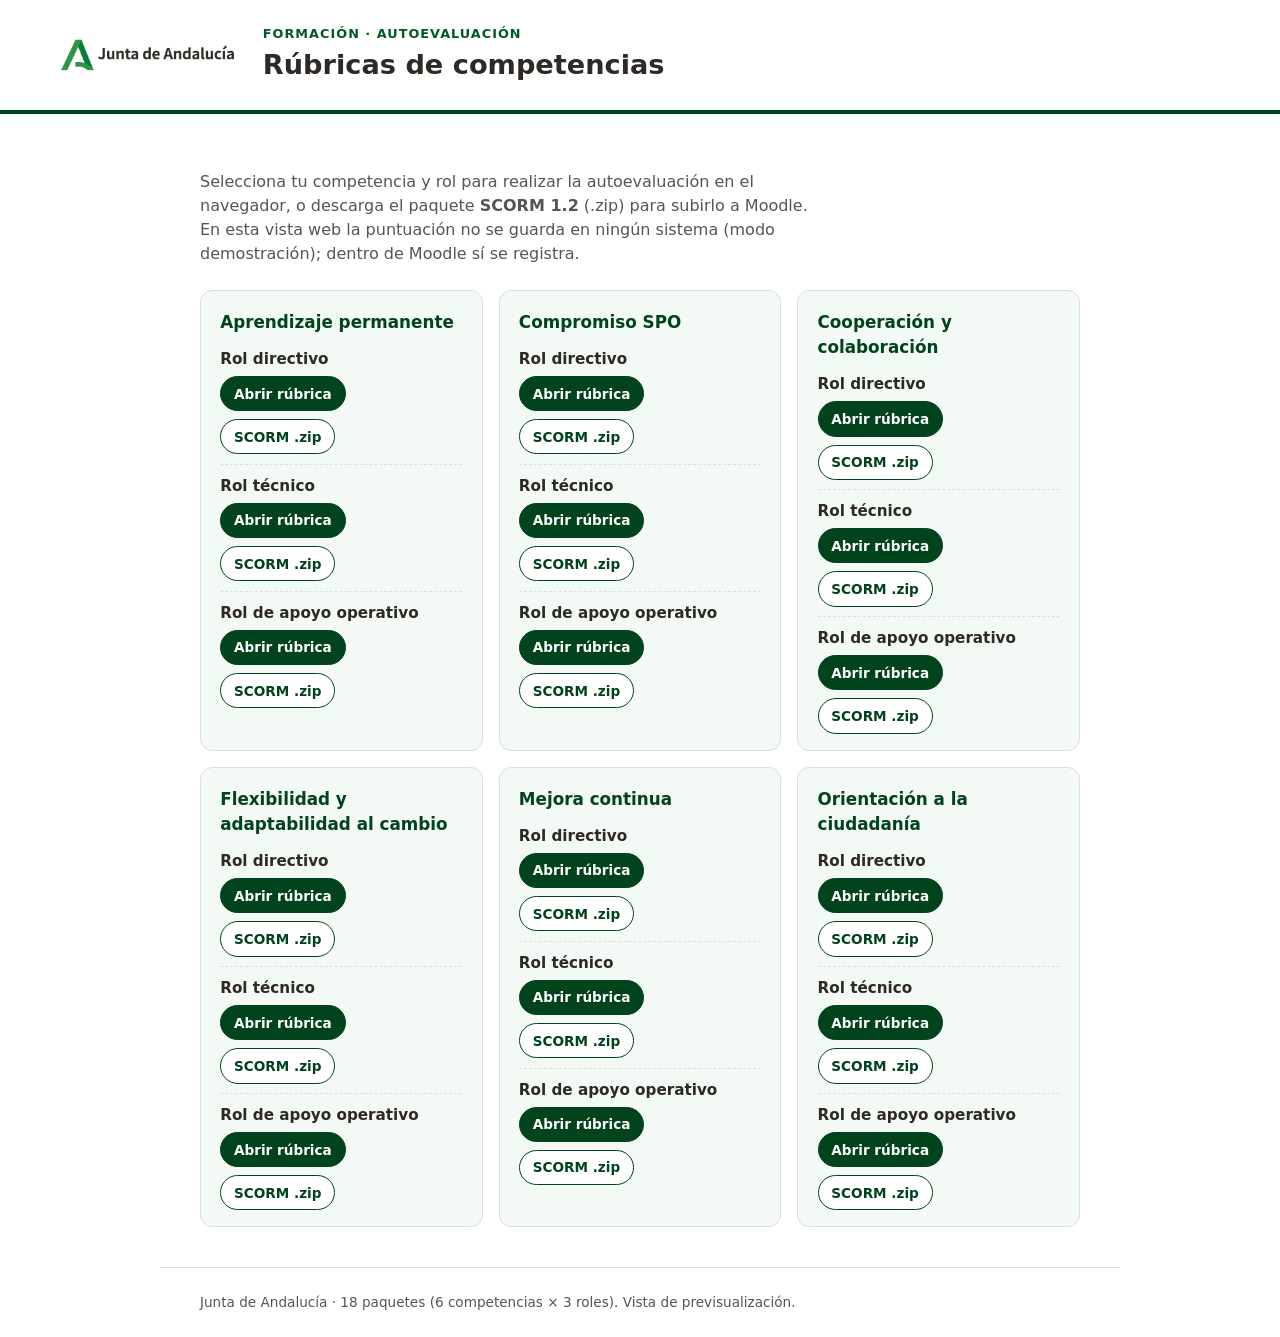
==== index.html @ 02ff3397 "Publicar rúbricas SCORM en GitHub Pages" ====
<!doctype html>
<html lang="es">
<head>
<meta charset="utf-8"/>
<meta name="viewport" content="width=device-width, initial-scale=1"/>
<title>Rúbricas de autoevaluación de competencias · Junta de Andalucía</title>
<style>
  :root{--verde:#00431c;--verde2:#005a25;--tinta:#2e2925;--suave:#f3f9f4;--borde:#dcdddf;--gris:#555559}
  *{box-sizing:border-box}
  body{margin:0;font-family:system-ui,-apple-system,"Segoe UI",Roboto,Arial,sans-serif;color:var(--tinta);background:#fff;line-height:1.5}
  header{display:flex;align-items:center;gap:1rem;padding:1.5rem clamp(1rem,4vw,3rem);border-bottom:4px solid var(--verde)}
  header img{height:56px;width:auto}
  header .h{display:flex;flex-direction:column}
  header .kicker{margin:0;font-size:.8rem;letter-spacing:.08em;text-transform:uppercase;color:var(--verde2);font-weight:600}
  header h1{margin:.1rem 0 0;font-size:clamp(1.2rem,3vw,1.7rem)}
  main{max-width:960px;margin:0 auto;padding:clamp(1rem,4vw,2.5rem)}
  .intro{color:var(--gris);max-width:60ch}
  .grid{display:grid;gap:1rem;grid-template-columns:repeat(auto-fill,minmax(280px,1fr));margin-top:1.5rem}
  .card{border:1px solid var(--borde);border-radius:12px;padding:1rem 1.2rem;background:var(--suave)}
  .card h2{margin:.2rem 0 .8rem;font-size:1.05rem;color:var(--verde)}
  .roles{list-style:none;margin:0;padding:0;display:flex;flex-direction:column;gap:.6rem}
  .role{display:flex;flex-direction:column;gap:.35rem;padding-bottom:.6rem;border-bottom:1px dashed var(--borde)}
  .role:last-child{border-bottom:0;padding-bottom:0}
  .role-name{font-weight:600;font-size:.95rem}
  .role-links{display:flex;gap:.5rem;flex-wrap:wrap}
  .btn{display:inline-block;text-decoration:none;font-size:.85rem;font-weight:600;padding:.4rem .8rem;border-radius:999px;background:var(--verde);color:#fff;border:1px solid var(--verde)}
  .btn:hover{background:var(--verde2)}
  .btn-ghost{background:#fff;color:var(--verde);}
  .btn-ghost:hover{background:#eaf3ec}
  footer{max-width:960px;margin:0 auto;padding:1.5rem clamp(1rem,4vw,2.5rem);color:var(--gris);font-size:.85rem;border-top:1px solid var(--borde)}
</style>
</head>
<body>
<header>
  <img src="media/Logo-JuntaAndalucia.jpg" alt="Junta de Andalucía"/>
  <div class="h">
    <p class="kicker">Formación · Autoevaluación</p>
    <h1>Rúbricas de competencias</h1>
  </div>
</header>
<main>
  <p class="intro">Selecciona tu competencia y rol para realizar la autoevaluación en el navegador,
  o descarga el paquete <strong>SCORM 1.2</strong> (.zip) para subirlo a Moodle. En esta vista web la
  puntuación no se guarda en ningún sistema (modo demostración); dentro de Moodle sí se registra.</p>
  <div class="grid">
    <article class="card">
      <h2>Aprendizaje permanente</h2>
      <ul class="roles">
        <li class="role">
          <span class="role-name">Rol directivo</span>
          <span class="role-links">
            <a class="btn" href="Aprendizaje%20permanente_Rol%20directivo/index.html">Abrir rúbrica</a>
            <a class="btn btn-ghost" href="Aprendizaje%20permanente_Rol%20directivo.zip" download>SCORM .zip</a>
          </span>
        </li>
        <li class="role">
          <span class="role-name">Rol técnico</span>
          <span class="role-links">
            <a class="btn" href="Aprendizaje%20permanente_Rol%20t%C3%A9cnico/index.html">Abrir rúbrica</a>
            <a class="btn btn-ghost" href="Aprendizaje%20permanente_Rol%20t%C3%A9cnico.zip" download>SCORM .zip</a>
          </span>
        </li>
        <li class="role">
          <span class="role-name">Rol de apoyo operativo</span>
          <span class="role-links">
            <a class="btn" href="Aprendizaje%20permanente_Rol%20de%20apoyo%20operativo/index.html">Abrir rúbrica</a>
            <a class="btn btn-ghost" href="Aprendizaje%20permanente_Rol%20de%20apoyo%20operativo.zip" download>SCORM .zip</a>
          </span>
        </li>
      </ul>
    </article>
    <article class="card">
      <h2>Compromiso SPO</h2>
      <ul class="roles">
        <li class="role">
          <span class="role-name">Rol directivo</span>
          <span class="role-links">
            <a class="btn" href="Compromiso%20SPO_Rol%20directivo/index.html">Abrir rúbrica</a>
            <a class="btn btn-ghost" href="Compromiso%20SPO_Rol%20directivo.zip" download>SCORM .zip</a>
          </span>
        </li>
        <li class="role">
          <span class="role-name">Rol técnico</span>
          <span class="role-links">
            <a class="btn" href="Compromiso%20SPO_Rol%20t%C3%A9cnico/index.html">Abrir rúbrica</a>
            <a class="btn btn-ghost" href="Compromiso%20SPO_Rol%20t%C3%A9cnico.zip" download>SCORM .zip</a>
          </span>
        </li>
        <li class="role">
          <span class="role-name">Rol de apoyo operativo</span>
          <span class="role-links">
            <a class="btn" href="Compromiso%20SPO_Rol%20de%20apoyo%20operativo/index.html">Abrir rúbrica</a>
            <a class="btn btn-ghost" href="Compromiso%20SPO_Rol%20de%20apoyo%20operativo.zip" download>SCORM .zip</a>
          </span>
        </li>
      </ul>
    </article>
    <article class="card">
      <h2>Cooperación y colaboración</h2>
      <ul class="roles">
        <li class="role">
          <span class="role-name">Rol directivo</span>
          <span class="role-links">
            <a class="btn" href="Cooperaci%C3%B3n%20y%20colaboraci%C3%B3n_Rol%20directivo/index.html">Abrir rúbrica</a>
            <a class="btn btn-ghost" href="Cooperaci%C3%B3n%20y%20colaboraci%C3%B3n_Rol%20directivo.zip" download>SCORM .zip</a>
          </span>
        </li>
        <li class="role">
          <span class="role-name">Rol técnico</span>
          <span class="role-links">
            <a class="btn" href="Cooperaci%C3%B3n%20y%20colaboraci%C3%B3n_Rol%20t%C3%A9cnico/index.html">Abrir rúbrica</a>
            <a class="btn btn-ghost" href="Cooperaci%C3%B3n%20y%20colaboraci%C3%B3n_Rol%20t%C3%A9cnico.zip" download>SCORM .zip</a>
          </span>
        </li>
        <li class="role">
          <span class="role-name">Rol de apoyo operativo</span>
          <span class="role-links">
            <a class="btn" href="Cooperaci%C3%B3n%20y%20colaboraci%C3%B3n_Rol%20de%20apoyo%20operativo/index.html">Abrir rúbrica</a>
            <a class="btn btn-ghost" href="Cooperaci%C3%B3n%20y%20colaboraci%C3%B3n_Rol%20de%20apoyo%20operativo.zip" download>SCORM .zip</a>
          </span>
        </li>
      </ul>
    </article>
    <article class="card">
      <h2>Flexibilidad y adaptabilidad al cambio</h2>
      <ul class="roles">
        <li class="role">
          <span class="role-name">Rol directivo</span>
          <span class="role-links">
            <a class="btn" href="Flexibilidad%20y%20adaptabilidad%20al%20cambio_Rol%20directivo/index.html">Abrir rúbrica</a>
            <a class="btn btn-ghost" href="Flexibilidad%20y%20adaptabilidad%20al%20cambio_Rol%20directivo.zip" download>SCORM .zip</a>
          </span>
        </li>
        <li class="role">
          <span class="role-name">Rol técnico</span>
          <span class="role-links">
            <a class="btn" href="Flexibilidad%20y%20adaptabilidad%20al%20cambio_Rol%20t%C3%A9cnico/index.html">Abrir rúbrica</a>
            <a class="btn btn-ghost" href="Flexibilidad%20y%20adaptabilidad%20al%20cambio_Rol%20t%C3%A9cnico.zip" download>SCORM .zip</a>
          </span>
        </li>
        <li class="role">
          <span class="role-name">Rol de apoyo operativo</span>
          <span class="role-links">
            <a class="btn" href="Flexibilidad%20y%20adaptabilidad%20al%20cambio_Rol%20de%20apoyo%20operativo/index.html">Abrir rúbrica</a>
            <a class="btn btn-ghost" href="Flexibilidad%20y%20adaptabilidad%20al%20cambio_Rol%20de%20apoyo%20operativo.zip" download>SCORM .zip</a>
          </span>
        </li>
      </ul>
    </article>
    <article class="card">
      <h2>Mejora continua</h2>
      <ul class="roles">
        <li class="role">
          <span class="role-name">Rol directivo</span>
          <span class="role-links">
            <a class="btn" href="Mejora%20continua_Rol%20directivo/index.html">Abrir rúbrica</a>
            <a class="btn btn-ghost" href="Mejora%20continua_Rol%20directivo.zip" download>SCORM .zip</a>
          </span>
        </li>
        <li class="role">
          <span class="role-name">Rol técnico</span>
          <span class="role-links">
            <a class="btn" href="Mejora%20continua_Rol%20t%C3%A9cnico/index.html">Abrir rúbrica</a>
            <a class="btn btn-ghost" href="Mejora%20continua_Rol%20t%C3%A9cnico.zip" download>SCORM .zip</a>
          </span>
        </li>
        <li class="role">
          <span class="role-name">Rol de apoyo operativo</span>
          <span class="role-links">
            <a class="btn" href="Mejora%20continua_Rol%20de%20apoyo%20operativo/index.html">Abrir rúbrica</a>
            <a class="btn btn-ghost" href="Mejora%20continua_Rol%20de%20apoyo%20operativo.zip" download>SCORM .zip</a>
          </span>
        </li>
      </ul>
    </article>
    <article class="card">
      <h2>Orientación a la ciudadanía</h2>
      <ul class="roles">
        <li class="role">
          <span class="role-name">Rol directivo</span>
          <span class="role-links">
            <a class="btn" href="Orientaci%C3%B3n%20a%20la%20ciudadan%C3%ADa_Rol%20directivo/index.html">Abrir rúbrica</a>
            <a class="btn btn-ghost" href="Orientaci%C3%B3n%20a%20la%20ciudadan%C3%ADa_Rol%20directivo.zip" download>SCORM .zip</a>
          </span>
        </li>
        <li class="role">
          <span class="role-name">Rol técnico</span>
          <span class="role-links">
            <a class="btn" href="Orientaci%C3%B3n%20a%20la%20ciudadan%C3%ADa_Rol%20t%C3%A9cnico/index.html">Abrir rúbrica</a>
            <a class="btn btn-ghost" href="Orientaci%C3%B3n%20a%20la%20ciudadan%C3%ADa_Rol%20t%C3%A9cnico.zip" download>SCORM .zip</a>
          </span>
        </li>
        <li class="role">
          <span class="role-name">Rol de apoyo operativo</span>
          <span class="role-links">
            <a class="btn" href="Orientaci%C3%B3n%20a%20la%20ciudadan%C3%ADa_Rol%20de%20apoyo%20operativo/index.html">Abrir rúbrica</a>
            <a class="btn btn-ghost" href="Orientaci%C3%B3n%20a%20la%20ciudadan%C3%ADa_Rol%20de%20apoyo%20operativo.zip" download>SCORM .zip</a>
          </span>
        </li>
      </ul>
    </article>
  </div>
</main>
<footer>Junta de Andalucía · 18 paquetes (6 competencias × 3 roles). Vista de previsualización.</footer>
</body>
</html>
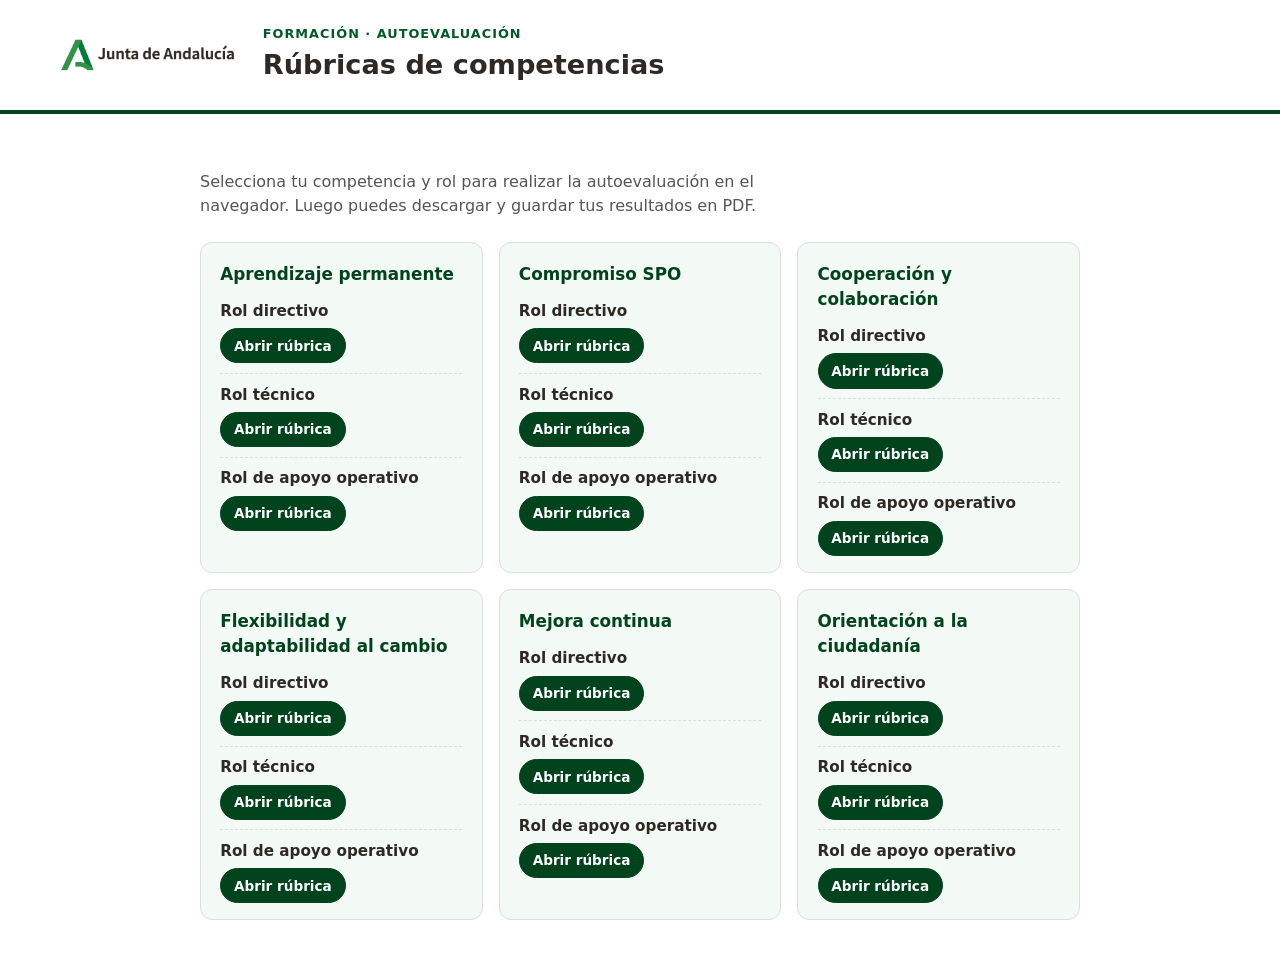
==== commit 417f7aa5: "Publicar rúbricas SCORM en GitHub Pages" ====
--- a/index.html
+++ b/index.html
@@ -39,9 +39,8 @@
   </div>
 </header>
 <main>
-  <p class="intro">Selecciona tu competencia y rol para realizar la autoevaluación en el navegador,
-  o descarga el paquete <strong>SCORM 1.2</strong> (.zip) para subirlo a Moodle. En esta vista web la
-  puntuación no se guarda en ningún sistema (modo demostración); dentro de Moodle sí se registra.</p>
+  <p class="intro">Selecciona tu competencia y rol para realizar la autoevaluación en el navegador.
+  Luego puedes descargar y guardar tus resultados en PDF.</p>
   <div class="grid">
     <article class="card">
       <h2>Aprendizaje permanente</h2>
@@ -50,21 +49,18 @@
           <span class="role-name">Rol directivo</span>
           <span class="role-links">
             <a class="btn" href="Aprendizaje%20permanente_Rol%20directivo/index.html">Abrir rúbrica</a>
-            <a class="btn btn-ghost" href="Aprendizaje%20permanente_Rol%20directivo.zip" download>SCORM .zip</a>
           </span>
         </li>
         <li class="role">
           <span class="role-name">Rol técnico</span>
           <span class="role-links">
             <a class="btn" href="Aprendizaje%20permanente_Rol%20t%C3%A9cnico/index.html">Abrir rúbrica</a>
-            <a class="btn btn-ghost" href="Aprendizaje%20permanente_Rol%20t%C3%A9cnico.zip" download>SCORM .zip</a>
           </span>
         </li>
         <li class="role">
           <span class="role-name">Rol de apoyo operativo</span>
           <span class="role-links">
             <a class="btn" href="Aprendizaje%20permanente_Rol%20de%20apoyo%20operativo/index.html">Abrir rúbrica</a>
-            <a class="btn btn-ghost" href="Aprendizaje%20permanente_Rol%20de%20apoyo%20operativo.zip" download>SCORM .zip</a>
           </span>
         </li>
       </ul>
@@ -76,21 +72,18 @@
           <span class="role-name">Rol directivo</span>
           <span class="role-links">
             <a class="btn" href="Compromiso%20SPO_Rol%20directivo/index.html">Abrir rúbrica</a>
-            <a class="btn btn-ghost" href="Compromiso%20SPO_Rol%20directivo.zip" download>SCORM .zip</a>
           </span>
         </li>
         <li class="role">
           <span class="role-name">Rol técnico</span>
           <span class="role-links">
             <a class="btn" href="Compromiso%20SPO_Rol%20t%C3%A9cnico/index.html">Abrir rúbrica</a>
-            <a class="btn btn-ghost" href="Compromiso%20SPO_Rol%20t%C3%A9cnico.zip" download>SCORM .zip</a>
           </span>
         </li>
         <li class="role">
           <span class="role-name">Rol de apoyo operativo</span>
           <span class="role-links">
             <a class="btn" href="Compromiso%20SPO_Rol%20de%20apoyo%20operativo/index.html">Abrir rúbrica</a>
-            <a class="btn btn-ghost" href="Compromiso%20SPO_Rol%20de%20apoyo%20operativo.zip" download>SCORM .zip</a>
           </span>
         </li>
       </ul>
@@ -102,21 +95,18 @@
           <span class="role-name">Rol directivo</span>
           <span class="role-links">
             <a class="btn" href="Cooperaci%C3%B3n%20y%20colaboraci%C3%B3n_Rol%20directivo/index.html">Abrir rúbrica</a>
-            <a class="btn btn-ghost" href="Cooperaci%C3%B3n%20y%20colaboraci%C3%B3n_Rol%20directivo.zip" download>SCORM .zip</a>
           </span>
         </li>
         <li class="role">
           <span class="role-name">Rol técnico</span>
           <span class="role-links">
             <a class="btn" href="Cooperaci%C3%B3n%20y%20colaboraci%C3%B3n_Rol%20t%C3%A9cnico/index.html">Abrir rúbrica</a>
-            <a class="btn btn-ghost" href="Cooperaci%C3%B3n%20y%20colaboraci%C3%B3n_Rol%20t%C3%A9cnico.zip" download>SCORM .zip</a>
           </span>
         </li>
         <li class="role">
           <span class="role-name">Rol de apoyo operativo</span>
           <span class="role-links">
             <a class="btn" href="Cooperaci%C3%B3n%20y%20colaboraci%C3%B3n_Rol%20de%20apoyo%20operativo/index.html">Abrir rúbrica</a>
-            <a class="btn btn-ghost" href="Cooperaci%C3%B3n%20y%20colaboraci%C3%B3n_Rol%20de%20apoyo%20operativo.zip" download>SCORM .zip</a>
           </span>
         </li>
       </ul>
@@ -128,21 +118,18 @@
           <span class="role-name">Rol directivo</span>
           <span class="role-links">
             <a class="btn" href="Flexibilidad%20y%20adaptabilidad%20al%20cambio_Rol%20directivo/index.html">Abrir rúbrica</a>
-            <a class="btn btn-ghost" href="Flexibilidad%20y%20adaptabilidad%20al%20cambio_Rol%20directivo.zip" download>SCORM .zip</a>
           </span>
         </li>
         <li class="role">
           <span class="role-name">Rol técnico</span>
           <span class="role-links">
             <a class="btn" href="Flexibilidad%20y%20adaptabilidad%20al%20cambio_Rol%20t%C3%A9cnico/index.html">Abrir rúbrica</a>
-            <a class="btn btn-ghost" href="Flexibilidad%20y%20adaptabilidad%20al%20cambio_Rol%20t%C3%A9cnico.zip" download>SCORM .zip</a>
           </span>
         </li>
         <li class="role">
           <span class="role-name">Rol de apoyo operativo</span>
           <span class="role-links">
             <a class="btn" href="Flexibilidad%20y%20adaptabilidad%20al%20cambio_Rol%20de%20apoyo%20operativo/index.html">Abrir rúbrica</a>
-            <a class="btn btn-ghost" href="Flexibilidad%20y%20adaptabilidad%20al%20cambio_Rol%20de%20apoyo%20operativo.zip" download>SCORM .zip</a>
           </span>
         </li>
       </ul>
@@ -154,21 +141,18 @@
           <span class="role-name">Rol directivo</span>
           <span class="role-links">
             <a class="btn" href="Mejora%20continua_Rol%20directivo/index.html">Abrir rúbrica</a>
-            <a class="btn btn-ghost" href="Mejora%20continua_Rol%20directivo.zip" download>SCORM .zip</a>
           </span>
         </li>
         <li class="role">
           <span class="role-name">Rol técnico</span>
           <span class="role-links">
             <a class="btn" href="Mejora%20continua_Rol%20t%C3%A9cnico/index.html">Abrir rúbrica</a>
-            <a class="btn btn-ghost" href="Mejora%20continua_Rol%20t%C3%A9cnico.zip" download>SCORM .zip</a>
           </span>
         </li>
         <li class="role">
           <span class="role-name">Rol de apoyo operativo</span>
           <span class="role-links">
             <a class="btn" href="Mejora%20continua_Rol%20de%20apoyo%20operativo/index.html">Abrir rúbrica</a>
-            <a class="btn btn-ghost" href="Mejora%20continua_Rol%20de%20apoyo%20operativo.zip" download>SCORM .zip</a>
           </span>
         </li>
       </ul>
@@ -180,27 +164,23 @@
           <span class="role-name">Rol directivo</span>
           <span class="role-links">
             <a class="btn" href="Orientaci%C3%B3n%20a%20la%20ciudadan%C3%ADa_Rol%20directivo/index.html">Abrir rúbrica</a>
-            <a class="btn btn-ghost" href="Orientaci%C3%B3n%20a%20la%20ciudadan%C3%ADa_Rol%20directivo.zip" download>SCORM .zip</a>
           </span>
         </li>
         <li class="role">
           <span class="role-name">Rol técnico</span>
           <span class="role-links">
             <a class="btn" href="Orientaci%C3%B3n%20a%20la%20ciudadan%C3%ADa_Rol%20t%C3%A9cnico/index.html">Abrir rúbrica</a>
-            <a class="btn btn-ghost" href="Orientaci%C3%B3n%20a%20la%20ciudadan%C3%ADa_Rol%20t%C3%A9cnico.zip" download>SCORM .zip</a>
           </span>
         </li>
         <li class="role">
           <span class="role-name">Rol de apoyo operativo</span>
           <span class="role-links">
             <a class="btn" href="Orientaci%C3%B3n%20a%20la%20ciudadan%C3%ADa_Rol%20de%20apoyo%20operativo/index.html">Abrir rúbrica</a>
-            <a class="btn btn-ghost" href="Orientaci%C3%B3n%20a%20la%20ciudadan%C3%ADa_Rol%20de%20apoyo%20operativo.zip" download>SCORM .zip</a>
           </span>
         </li>
       </ul>
     </article>
   </div>
 </main>
-<footer>Junta de Andalucía · 18 paquetes (6 competencias × 3 roles). Vista de previsualización.</footer>
 </body>
 </html>
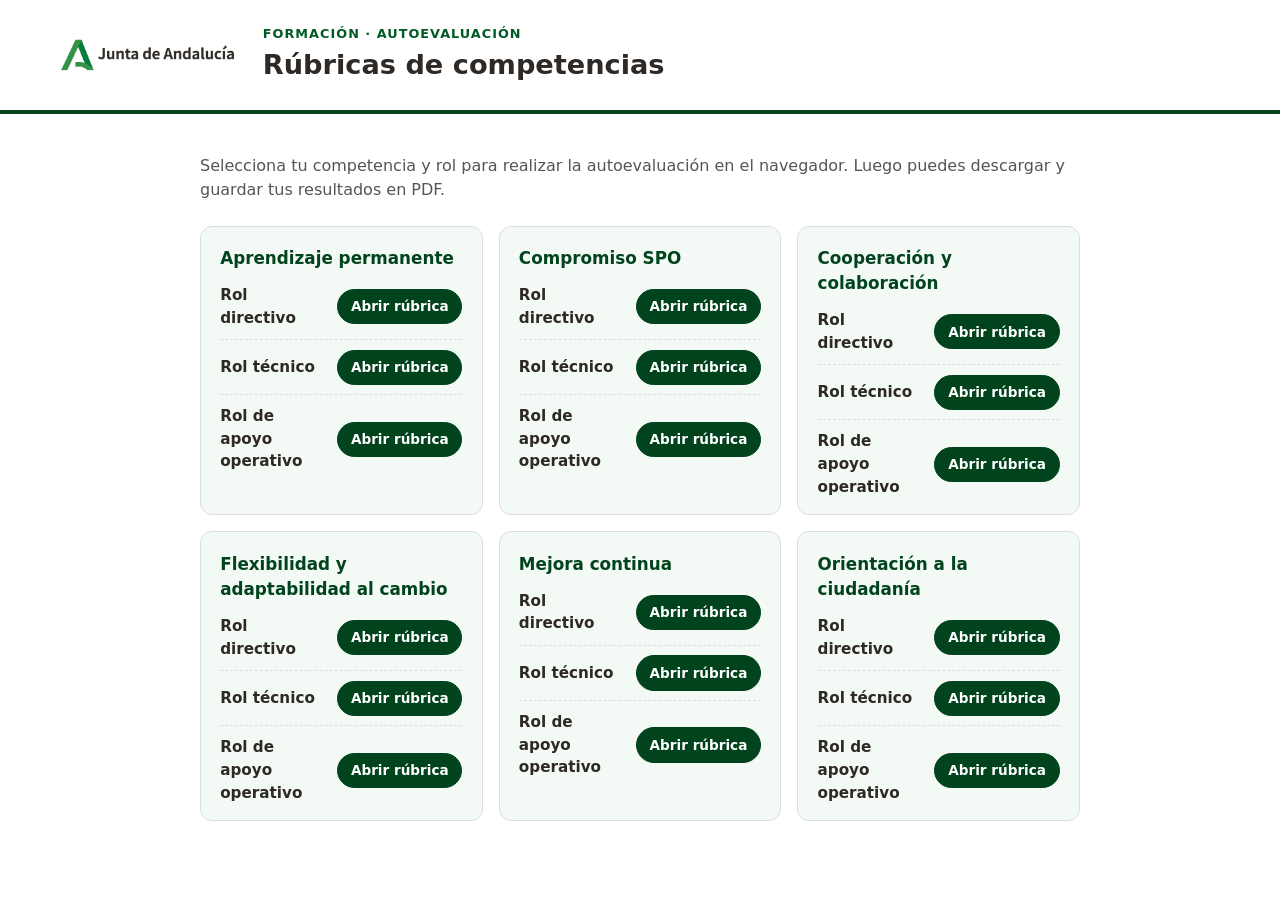
==== commit 386f7ecb: "Publicar rúbricas SCORM en GitHub Pages" ====
--- a/index.html
+++ b/index.html
@@ -14,15 +14,16 @@
   header .kicker{margin:0;font-size:.8rem;letter-spacing:.08em;text-transform:uppercase;color:var(--verde2);font-weight:600}
   header h1{margin:.1rem 0 0;font-size:clamp(1.2rem,3vw,1.7rem)}
   main{max-width:960px;margin:0 auto;padding:clamp(1rem,4vw,2.5rem)}
-  .intro{color:var(--gris);max-width:60ch}
+  .intro{color:var(--gris);margin:0}
   .grid{display:grid;gap:1rem;grid-template-columns:repeat(auto-fill,minmax(280px,1fr));margin-top:1.5rem}
   .card{border:1px solid var(--borde);border-radius:12px;padding:1rem 1.2rem;background:var(--suave)}
   .card h2{margin:.2rem 0 .8rem;font-size:1.05rem;color:var(--verde)}
   .roles{list-style:none;margin:0;padding:0;display:flex;flex-direction:column;gap:.6rem}
-  .role{display:flex;flex-direction:column;gap:.35rem;padding-bottom:.6rem;border-bottom:1px dashed var(--borde)}
+  .role{display:flex;flex-direction:row;align-items:center;justify-content:space-between;gap:1rem;padding-bottom:.6rem;border-bottom:1px dashed var(--borde)}
   .role:last-child{border-bottom:0;padding-bottom:0}
   .role-name{font-weight:600;font-size:.95rem}
-  .role-links{display:flex;gap:.5rem;flex-wrap:wrap}
+  .role-links{display:flex;gap:.5rem;flex-shrink:0}
+  .btn{white-space:nowrap}
   .btn{display:inline-block;text-decoration:none;font-size:.85rem;font-weight:600;padding:.4rem .8rem;border-radius:999px;background:var(--verde);color:#fff;border:1px solid var(--verde)}
   .btn:hover{background:var(--verde2)}
   .btn-ghost{background:#fff;color:var(--verde);}
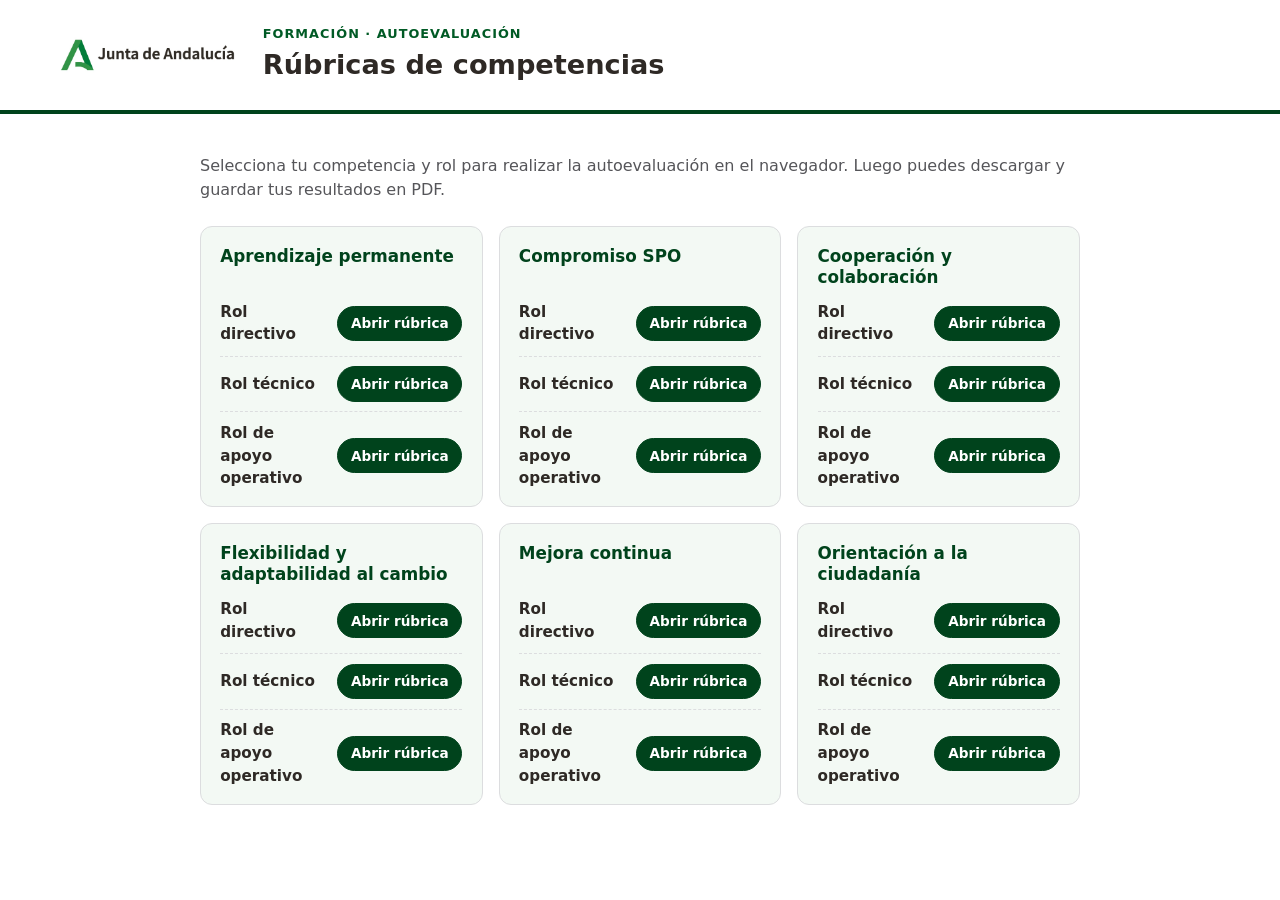
==== commit 98d6ab6f: "Publicar rúbricas SCORM en GitHub Pages" ====
--- a/index.html
+++ b/index.html
@@ -17,7 +17,7 @@
   .intro{color:var(--gris);margin:0}
   .grid{display:grid;gap:1rem;grid-template-columns:repeat(auto-fill,minmax(280px,1fr));margin-top:1.5rem}
   .card{border:1px solid var(--borde);border-radius:12px;padding:1rem 1.2rem;background:var(--suave)}
-  .card h2{margin:.2rem 0 .8rem;font-size:1.05rem;color:var(--verde)}
+  .card h2{margin:.2rem 0 .8rem;font-size:1.05rem;line-height:1.25;min-height:2.5em;color:var(--verde)}
   .roles{list-style:none;margin:0;padding:0;display:flex;flex-direction:column;gap:.6rem}
   .role{display:flex;flex-direction:row;align-items:center;justify-content:space-between;gap:1rem;padding-bottom:.6rem;border-bottom:1px dashed var(--borde)}
   .role:last-child{border-bottom:0;padding-bottom:0}
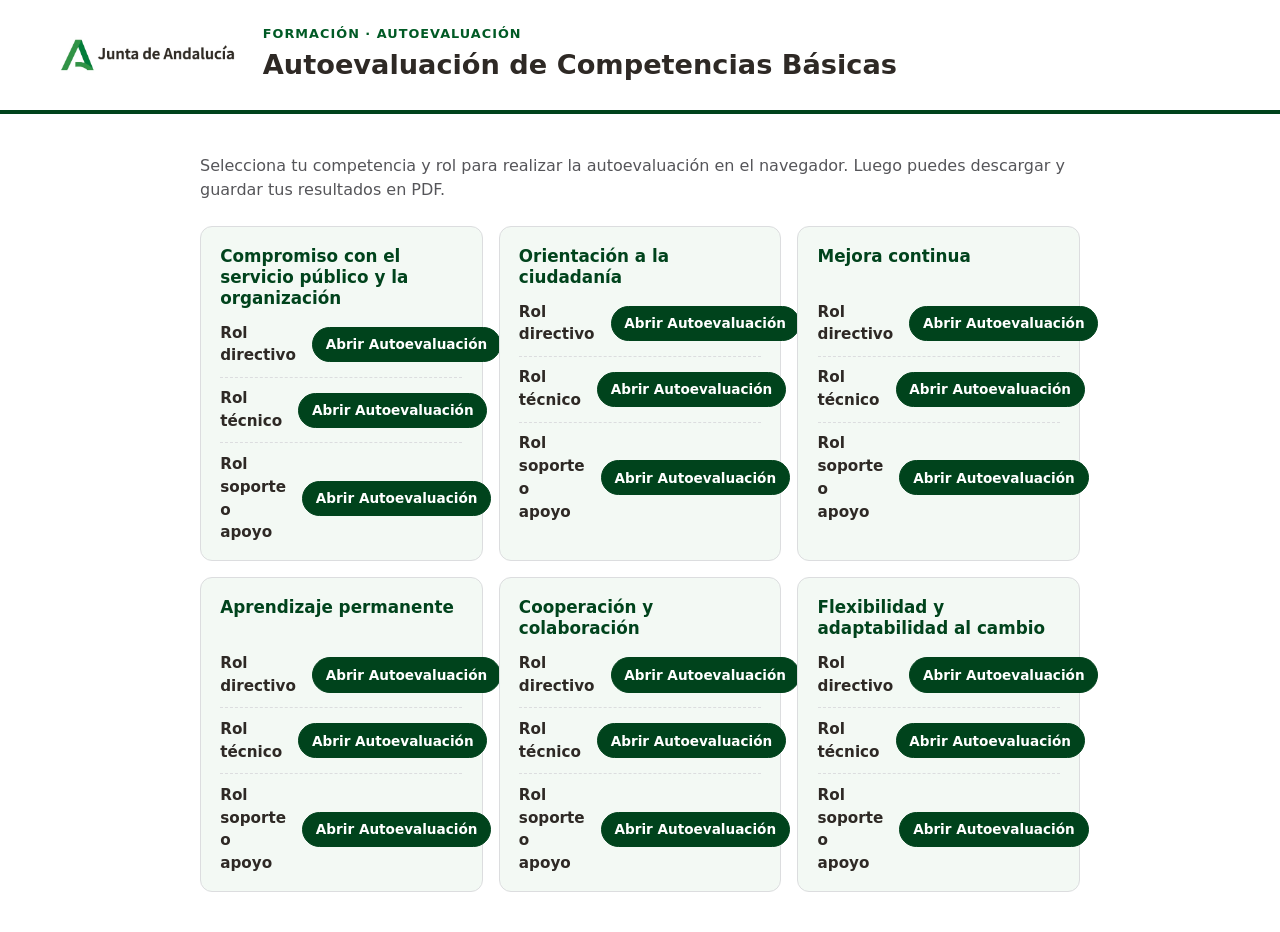
==== commit 33dba0f6: "Publicar Autoevaluación de Competencias Básicas (SCORM) en GitHub Pages" ====
--- a/index.html
+++ b/index.html
@@ -3,7 +3,7 @@
 <head>
 <meta charset="utf-8"/>
 <meta name="viewport" content="width=device-width, initial-scale=1"/>
-<title>Rúbricas de autoevaluación de competencias · Junta de Andalucía</title>
+<title>Autoevaluación de Competencias Básicas · Junta de Andalucía</title>
 <style>
   :root{--verde:#00431c;--verde2:#005a25;--tinta:#2e2925;--suave:#f3f9f4;--borde:#dcdddf;--gris:#555559}
   *{box-sizing:border-box}
@@ -36,7 +36,7 @@
   <img src="media/Logo-JuntaAndalucia.jpg" alt="Junta de Andalucía"/>
   <div class="h">
     <p class="kicker">Formación · Autoevaluación</p>
-    <h1>Rúbricas de competencias</h1>
+    <h1>Autoevaluación de Competencias Básicas</h1>
   </div>
 </header>
 <main>
@@ -44,47 +44,93 @@
   Luego puedes descargar y guardar tus resultados en PDF.</p>
   <div class="grid">
     <article class="card">
+      <h2>Compromiso con el servicio público y la organización</h2>
+      <ul class="roles">
+        <li class="role">
+          <span class="role-name">Rol directivo</span>
+          <span class="role-links">
+            <a class="btn" href="Compromiso%20SPO_Rol%20directivo/index.html">Abrir Autoevaluación</a>
+          </span>
+        </li>
+        <li class="role">
+          <span class="role-name">Rol técnico</span>
+          <span class="role-links">
+            <a class="btn" href="Compromiso%20SPO_Rol%20t%C3%A9cnico/index.html">Abrir Autoevaluación</a>
+          </span>
+        </li>
+        <li class="role">
+          <span class="role-name">Rol soporte o apoyo</span>
+          <span class="role-links">
+            <a class="btn" href="Compromiso%20SPO_Rol%20soporte%20o%20apoyo/index.html">Abrir Autoevaluación</a>
+          </span>
+        </li>
+      </ul>
+    </article>
+    <article class="card">
+      <h2>Orientación a la ciudadanía</h2>
+      <ul class="roles">
+        <li class="role">
+          <span class="role-name">Rol directivo</span>
+          <span class="role-links">
+            <a class="btn" href="Orientaci%C3%B3n%20a%20la%20ciudadan%C3%ADa_Rol%20directivo/index.html">Abrir Autoevaluación</a>
+          </span>
+        </li>
+        <li class="role">
+          <span class="role-name">Rol técnico</span>
+          <span class="role-links">
+            <a class="btn" href="Orientaci%C3%B3n%20a%20la%20ciudadan%C3%ADa_Rol%20t%C3%A9cnico/index.html">Abrir Autoevaluación</a>
+          </span>
+        </li>
+        <li class="role">
+          <span class="role-name">Rol soporte o apoyo</span>
+          <span class="role-links">
+            <a class="btn" href="Orientaci%C3%B3n%20a%20la%20ciudadan%C3%ADa_Rol%20soporte%20o%20apoyo/index.html">Abrir Autoevaluación</a>
+          </span>
+        </li>
+      </ul>
+    </article>
+    <article class="card">
+      <h2>Mejora continua</h2>
+      <ul class="roles">
+        <li class="role">
+          <span class="role-name">Rol directivo</span>
+          <span class="role-links">
+            <a class="btn" href="Mejora%20continua_Rol%20directivo/index.html">Abrir Autoevaluación</a>
+          </span>
+        </li>
+        <li class="role">
+          <span class="role-name">Rol técnico</span>
+          <span class="role-links">
+            <a class="btn" href="Mejora%20continua_Rol%20t%C3%A9cnico/index.html">Abrir Autoevaluación</a>
+          </span>
+        </li>
+        <li class="role">
+          <span class="role-name">Rol soporte o apoyo</span>
+          <span class="role-links">
+            <a class="btn" href="Mejora%20continua_Rol%20soporte%20o%20apoyo/index.html">Abrir Autoevaluación</a>
+          </span>
+        </li>
+      </ul>
+    </article>
+    <article class="card">
       <h2>Aprendizaje permanente</h2>
       <ul class="roles">
         <li class="role">
           <span class="role-name">Rol directivo</span>
           <span class="role-links">
-            <a class="btn" href="Aprendizaje%20permanente_Rol%20directivo/index.html">Abrir rúbrica</a>
+            <a class="btn" href="Aprendizaje%20permanente_Rol%20directivo/index.html">Abrir Autoevaluación</a>
           </span>
         </li>
         <li class="role">
           <span class="role-name">Rol técnico</span>
           <span class="role-links">
-            <a class="btn" href="Aprendizaje%20permanente_Rol%20t%C3%A9cnico/index.html">Abrir rúbrica</a>
+            <a class="btn" href="Aprendizaje%20permanente_Rol%20t%C3%A9cnico/index.html">Abrir Autoevaluación</a>
           </span>
         </li>
         <li class="role">
-          <span class="role-name">Rol de apoyo operativo</span>
+          <span class="role-name">Rol soporte o apoyo</span>
           <span class="role-links">
-            <a class="btn" href="Aprendizaje%20permanente_Rol%20de%20apoyo%20operativo/index.html">Abrir rúbrica</a>
-          </span>
-        </li>
-      </ul>
-    </article>
-    <article class="card">
-      <h2>Compromiso SPO</h2>
-      <ul class="roles">
-        <li class="role">
-          <span class="role-name">Rol directivo</span>
-          <span class="role-links">
-            <a class="btn" href="Compromiso%20SPO_Rol%20directivo/index.html">Abrir rúbrica</a>
-          </span>
-        </li>
-        <li class="role">
-          <span class="role-name">Rol técnico</span>
-          <span class="role-links">
-            <a class="btn" href="Compromiso%20SPO_Rol%20t%C3%A9cnico/index.html">Abrir rúbrica</a>
-          </span>
-        </li>
-        <li class="role">
-          <span class="role-name">Rol de apoyo operativo</span>
-          <span class="role-links">
-            <a class="btn" href="Compromiso%20SPO_Rol%20de%20apoyo%20operativo/index.html">Abrir rúbrica</a>
+            <a class="btn" href="Aprendizaje%20permanente_Rol%20soporte%20o%20apoyo/index.html">Abrir Autoevaluación</a>
           </span>
         </li>
       </ul>
@@ -95,19 +141,19 @@
         <li class="role">
           <span class="role-name">Rol directivo</span>
           <span class="role-links">
-            <a class="btn" href="Cooperaci%C3%B3n%20y%20colaboraci%C3%B3n_Rol%20directivo/index.html">Abrir rúbrica</a>
+            <a class="btn" href="Cooperaci%C3%B3n%20y%20colaboraci%C3%B3n_Rol%20directivo/index.html">Abrir Autoevaluación</a>
           </span>
         </li>
         <li class="role">
           <span class="role-name">Rol técnico</span>
           <span class="role-links">
-            <a class="btn" href="Cooperaci%C3%B3n%20y%20colaboraci%C3%B3n_Rol%20t%C3%A9cnico/index.html">Abrir rúbrica</a>
+            <a class="btn" href="Cooperaci%C3%B3n%20y%20colaboraci%C3%B3n_Rol%20t%C3%A9cnico/index.html">Abrir Autoevaluación</a>
           </span>
         </li>
         <li class="role">
-          <span class="role-name">Rol de apoyo operativo</span>
+          <span class="role-name">Rol soporte o apoyo</span>
           <span class="role-links">
-            <a class="btn" href="Cooperaci%C3%B3n%20y%20colaboraci%C3%B3n_Rol%20de%20apoyo%20operativo/index.html">Abrir rúbrica</a>
+            <a class="btn" href="Cooperaci%C3%B3n%20y%20colaboraci%C3%B3n_Rol%20soporte%20o%20apoyo/index.html">Abrir Autoevaluación</a>
           </span>
         </li>
       </ul>
@@ -118,65 +164,19 @@
         <li class="role">
           <span class="role-name">Rol directivo</span>
           <span class="role-links">
-            <a class="btn" href="Flexibilidad%20y%20adaptabilidad%20al%20cambio_Rol%20directivo/index.html">Abrir rúbrica</a>
+            <a class="btn" href="Flexibilidad%20y%20adaptabilidad%20al%20cambio_Rol%20directivo/index.html">Abrir Autoevaluación</a>
           </span>
         </li>
         <li class="role">
           <span class="role-name">Rol técnico</span>
           <span class="role-links">
-            <a class="btn" href="Flexibilidad%20y%20adaptabilidad%20al%20cambio_Rol%20t%C3%A9cnico/index.html">Abrir rúbrica</a>
+            <a class="btn" href="Flexibilidad%20y%20adaptabilidad%20al%20cambio_Rol%20t%C3%A9cnico/index.html">Abrir Autoevaluación</a>
           </span>
         </li>
         <li class="role">
-          <span class="role-name">Rol de apoyo operativo</span>
+          <span class="role-name">Rol soporte o apoyo</span>
           <span class="role-links">
-            <a class="btn" href="Flexibilidad%20y%20adaptabilidad%20al%20cambio_Rol%20de%20apoyo%20operativo/index.html">Abrir rúbrica</a>
-          </span>
-        </li>
-      </ul>
-    </article>
-    <article class="card">
-      <h2>Mejora continua</h2>
-      <ul class="roles">
-        <li class="role">
-          <span class="role-name">Rol directivo</span>
-          <span class="role-links">
-            <a class="btn" href="Mejora%20continua_Rol%20directivo/index.html">Abrir rúbrica</a>
-          </span>
-        </li>
-        <li class="role">
-          <span class="role-name">Rol técnico</span>
-          <span class="role-links">
-            <a class="btn" href="Mejora%20continua_Rol%20t%C3%A9cnico/index.html">Abrir rúbrica</a>
-          </span>
-        </li>
-        <li class="role">
-          <span class="role-name">Rol de apoyo operativo</span>
-          <span class="role-links">
-            <a class="btn" href="Mejora%20continua_Rol%20de%20apoyo%20operativo/index.html">Abrir rúbrica</a>
-          </span>
-        </li>
-      </ul>
-    </article>
-    <article class="card">
-      <h2>Orientación a la ciudadanía</h2>
-      <ul class="roles">
-        <li class="role">
-          <span class="role-name">Rol directivo</span>
-          <span class="role-links">
-            <a class="btn" href="Orientaci%C3%B3n%20a%20la%20ciudadan%C3%ADa_Rol%20directivo/index.html">Abrir rúbrica</a>
-          </span>
-        </li>
-        <li class="role">
-          <span class="role-name">Rol técnico</span>
-          <span class="role-links">
-            <a class="btn" href="Orientaci%C3%B3n%20a%20la%20ciudadan%C3%ADa_Rol%20t%C3%A9cnico/index.html">Abrir rúbrica</a>
-          </span>
-        </li>
-        <li class="role">
-          <span class="role-name">Rol de apoyo operativo</span>
-          <span class="role-links">
-            <a class="btn" href="Orientaci%C3%B3n%20a%20la%20ciudadan%C3%ADa_Rol%20de%20apoyo%20operativo/index.html">Abrir rúbrica</a>
+            <a class="btn" href="Flexibilidad%20y%20adaptabilidad%20al%20cambio_Rol%20soporte%20o%20apoyo/index.html">Abrir Autoevaluación</a>
           </span>
         </li>
       </ul>
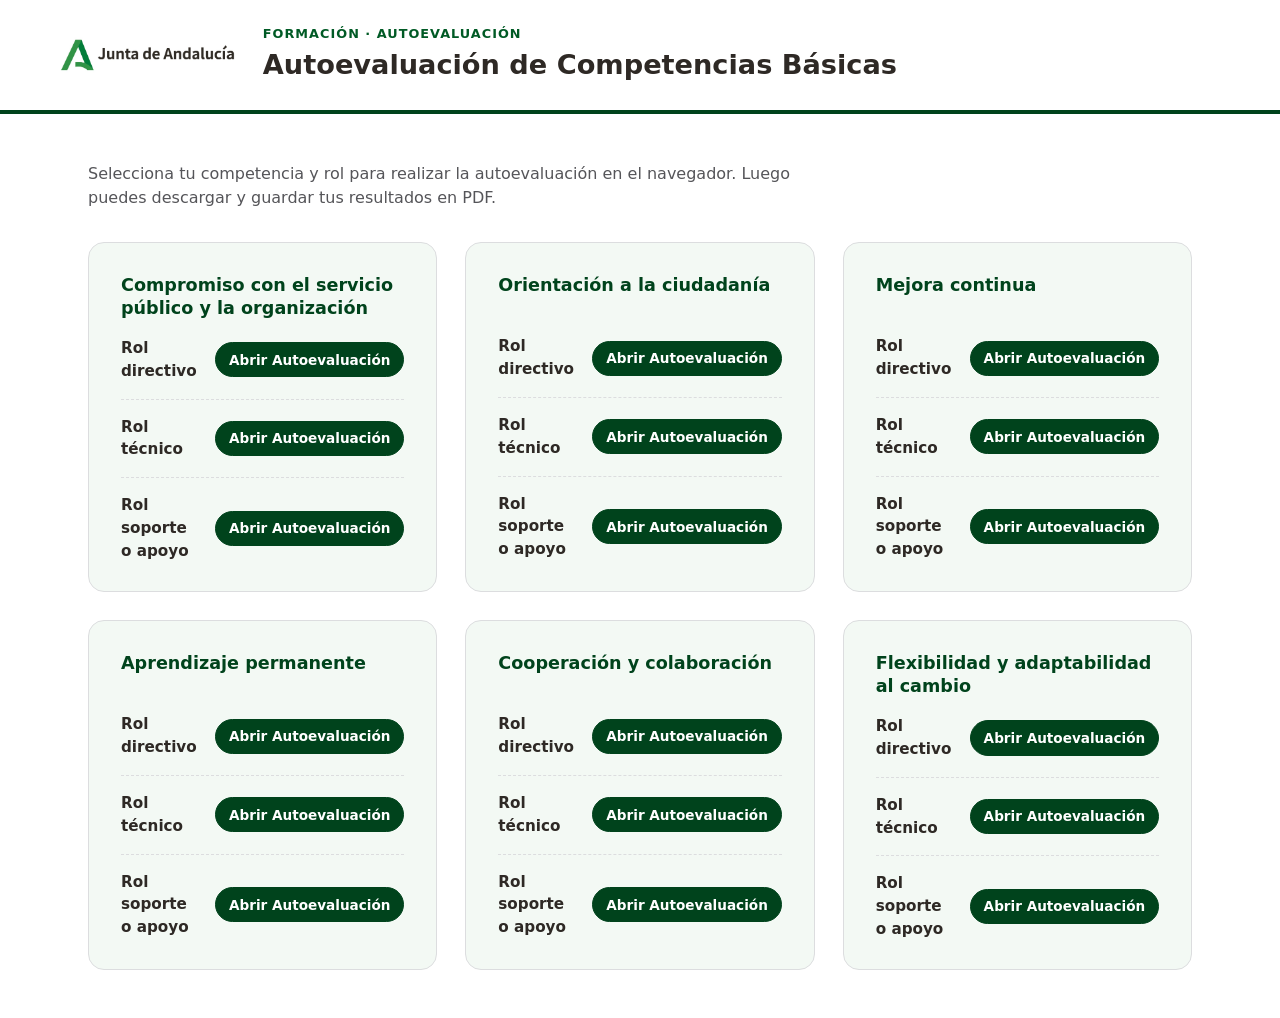
==== commit 5329598c: "Publicar Autoevaluación de Competencias Básicas (SCORM) en GitHub Pages" ====
--- a/index.html
+++ b/index.html
@@ -13,13 +13,13 @@
   header .h{display:flex;flex-direction:column}
   header .kicker{margin:0;font-size:.8rem;letter-spacing:.08em;text-transform:uppercase;color:var(--verde2);font-weight:600}
   header h1{margin:.1rem 0 0;font-size:clamp(1.2rem,3vw,1.7rem)}
-  main{max-width:960px;margin:0 auto;padding:clamp(1rem,4vw,2.5rem)}
-  .intro{color:var(--gris);margin:0}
-  .grid{display:grid;gap:1rem;grid-template-columns:repeat(auto-fill,minmax(280px,1fr));margin-top:1.5rem}
-  .card{border:1px solid var(--borde);border-radius:12px;padding:1rem 1.2rem;background:var(--suave)}
-  .card h2{margin:.2rem 0 .8rem;font-size:1.05rem;line-height:1.25;min-height:2.5em;color:var(--verde)}
-  .roles{list-style:none;margin:0;padding:0;display:flex;flex-direction:column;gap:.6rem}
-  .role{display:flex;flex-direction:row;align-items:center;justify-content:space-between;gap:1rem;padding-bottom:.6rem;border-bottom:1px dashed var(--borde)}
+  main{max-width:1200px;margin:0 auto;padding:clamp(1.25rem,4vw,3rem)}
+  .intro{color:var(--gris);margin:0;max-width:70ch}
+  .grid{display:grid;gap:1.75rem;grid-template-columns:repeat(auto-fill,minmax(340px,1fr));margin-top:2rem}
+  .card{border:1px solid var(--borde);border-radius:16px;padding:1.75rem 2rem;background:var(--suave)}
+  .card h2{margin:.2rem 0 1.1rem;font-size:1.1rem;line-height:1.3;min-height:2.5em;color:var(--verde)}
+  .roles{list-style:none;margin:0;padding:0;display:flex;flex-direction:column;gap:1rem}
+  .role{display:flex;flex-direction:row;align-items:center;justify-content:space-between;gap:1rem;padding-bottom:1rem;border-bottom:1px dashed var(--borde)}
   .role:last-child{border-bottom:0;padding-bottom:0}
   .role-name{font-weight:600;font-size:.95rem}
   .role-links{display:flex;gap:.5rem;flex-shrink:0}
@@ -28,7 +28,7 @@
   .btn:hover{background:var(--verde2)}
   .btn-ghost{background:#fff;color:var(--verde);}
   .btn-ghost:hover{background:#eaf3ec}
-  footer{max-width:960px;margin:0 auto;padding:1.5rem clamp(1rem,4vw,2.5rem);color:var(--gris);font-size:.85rem;border-top:1px solid var(--borde)}
+  footer{max-width:1200px;margin:0 auto;padding:1.5rem clamp(1.25rem,4vw,3rem);color:var(--gris);font-size:.85rem;border-top:1px solid var(--borde)}
 </style>
 </head>
 <body>
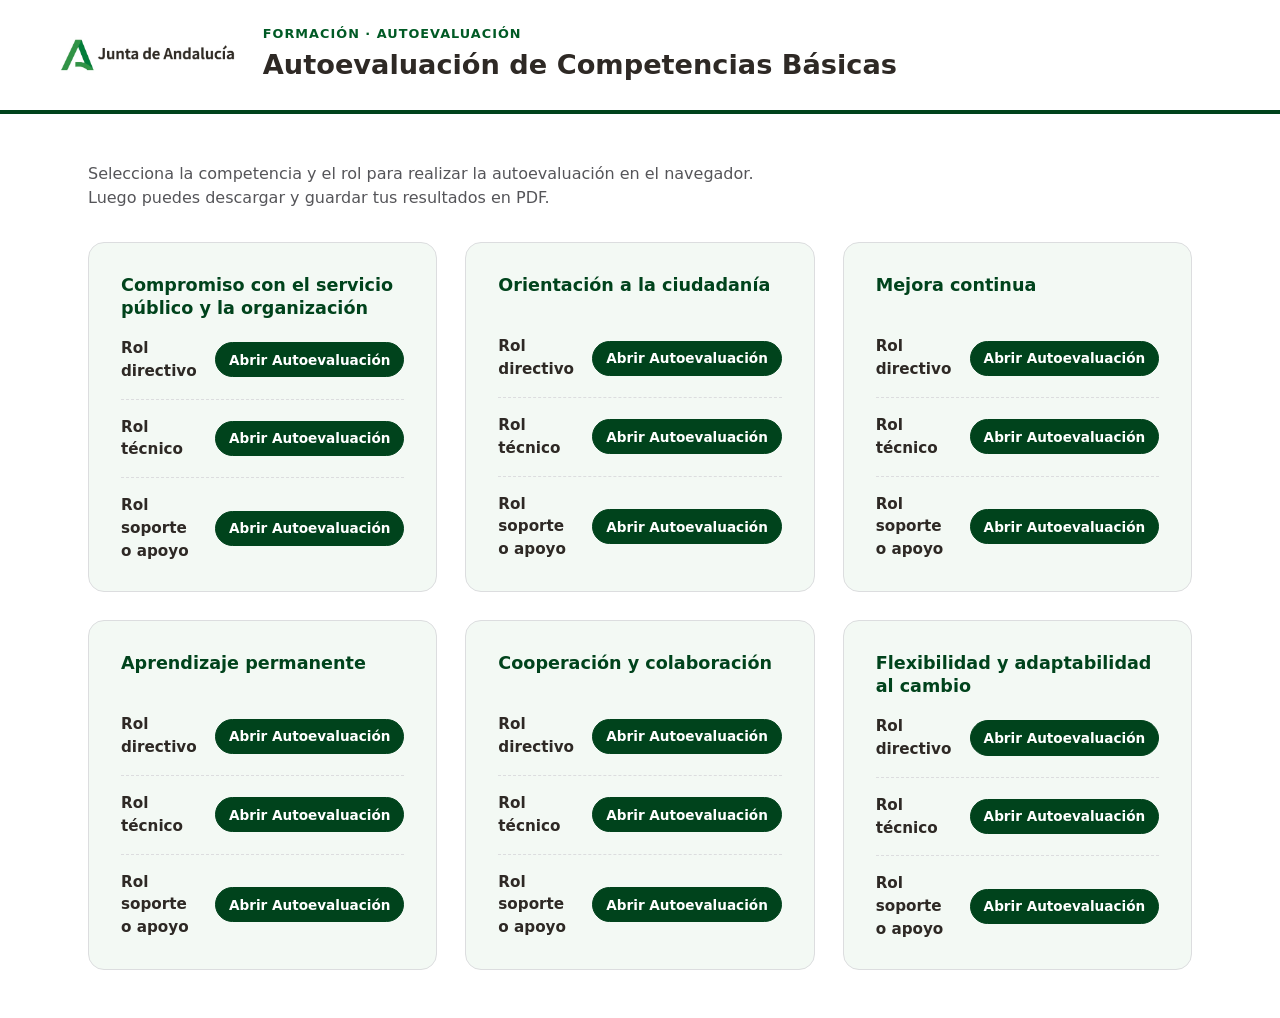
==== commit 79e20b69: "Publicar Autoevaluación de Competencias Básicas (SCORM) en GitHub Pages" ====
--- a/index.html
+++ b/index.html
@@ -40,7 +40,7 @@
   </div>
 </header>
 <main>
-  <p class="intro">Selecciona tu competencia y rol para realizar la autoevaluación en el navegador.
+  <p class="intro">Selecciona la competencia y el rol para realizar la autoevaluación en el navegador.
   Luego puedes descargar y guardar tus resultados en PDF.</p>
   <div class="grid">
     <article class="card">
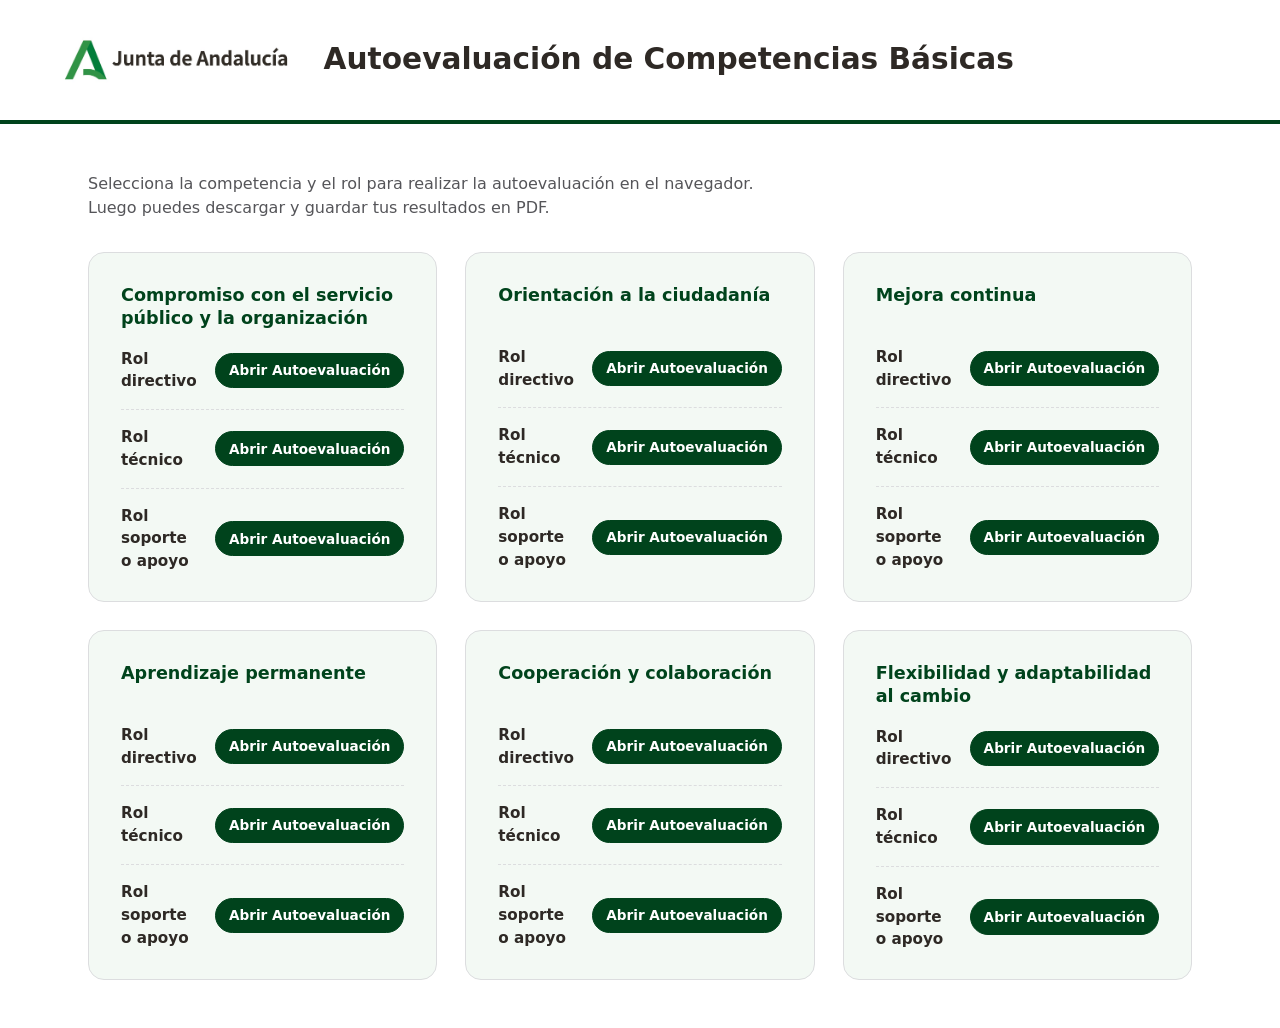
==== commit 654ccd85: "Publicar Autoevaluación de Competencias Básicas (SCORM) en GitHub Pages" ====
--- a/index.html
+++ b/index.html
@@ -8,11 +8,10 @@
   :root{--verde:#00431c;--verde2:#005a25;--tinta:#2e2925;--suave:#f3f9f4;--borde:#dcdddf;--gris:#555559}
   *{box-sizing:border-box}
   body{margin:0;font-family:system-ui,-apple-system,"Segoe UI",Roboto,Arial,sans-serif;color:var(--tinta);background:#fff;line-height:1.5}
-  header{display:flex;align-items:center;gap:1rem;padding:1.5rem clamp(1rem,4vw,3rem);border-bottom:4px solid var(--verde)}
-  header img{height:56px;width:auto}
-  header .h{display:flex;flex-direction:column}
-  header .kicker{margin:0;font-size:.8rem;letter-spacing:.08em;text-transform:uppercase;color:var(--verde2);font-weight:600}
-  header h1{margin:.1rem 0 0;font-size:clamp(1.2rem,3vw,1.7rem)}
+  header{display:flex;align-items:center;gap:1.25rem;padding:1.5rem clamp(1rem,4vw,3rem);border-bottom:4px solid var(--verde)}
+  header img{height:72px;width:auto;flex:0 0 auto}
+  header .h{display:flex;flex-direction:column;justify-content:center}
+  header h1{margin:0;font-size:clamp(1.3rem,3vw,1.85rem);line-height:1.2}
   main{max-width:1200px;margin:0 auto;padding:clamp(1.25rem,4vw,3rem)}
   .intro{color:var(--gris);margin:0;max-width:70ch}
   .grid{display:grid;gap:1.75rem;grid-template-columns:repeat(auto-fill,minmax(340px,1fr));margin-top:2rem}
@@ -35,7 +34,6 @@
 <header>
   <img src="media/Logo-JuntaAndalucia.jpg" alt="Junta de Andalucía"/>
   <div class="h">
-    <p class="kicker">Formación · Autoevaluación</p>
     <h1>Autoevaluación de Competencias Básicas</h1>
   </div>
 </header>
